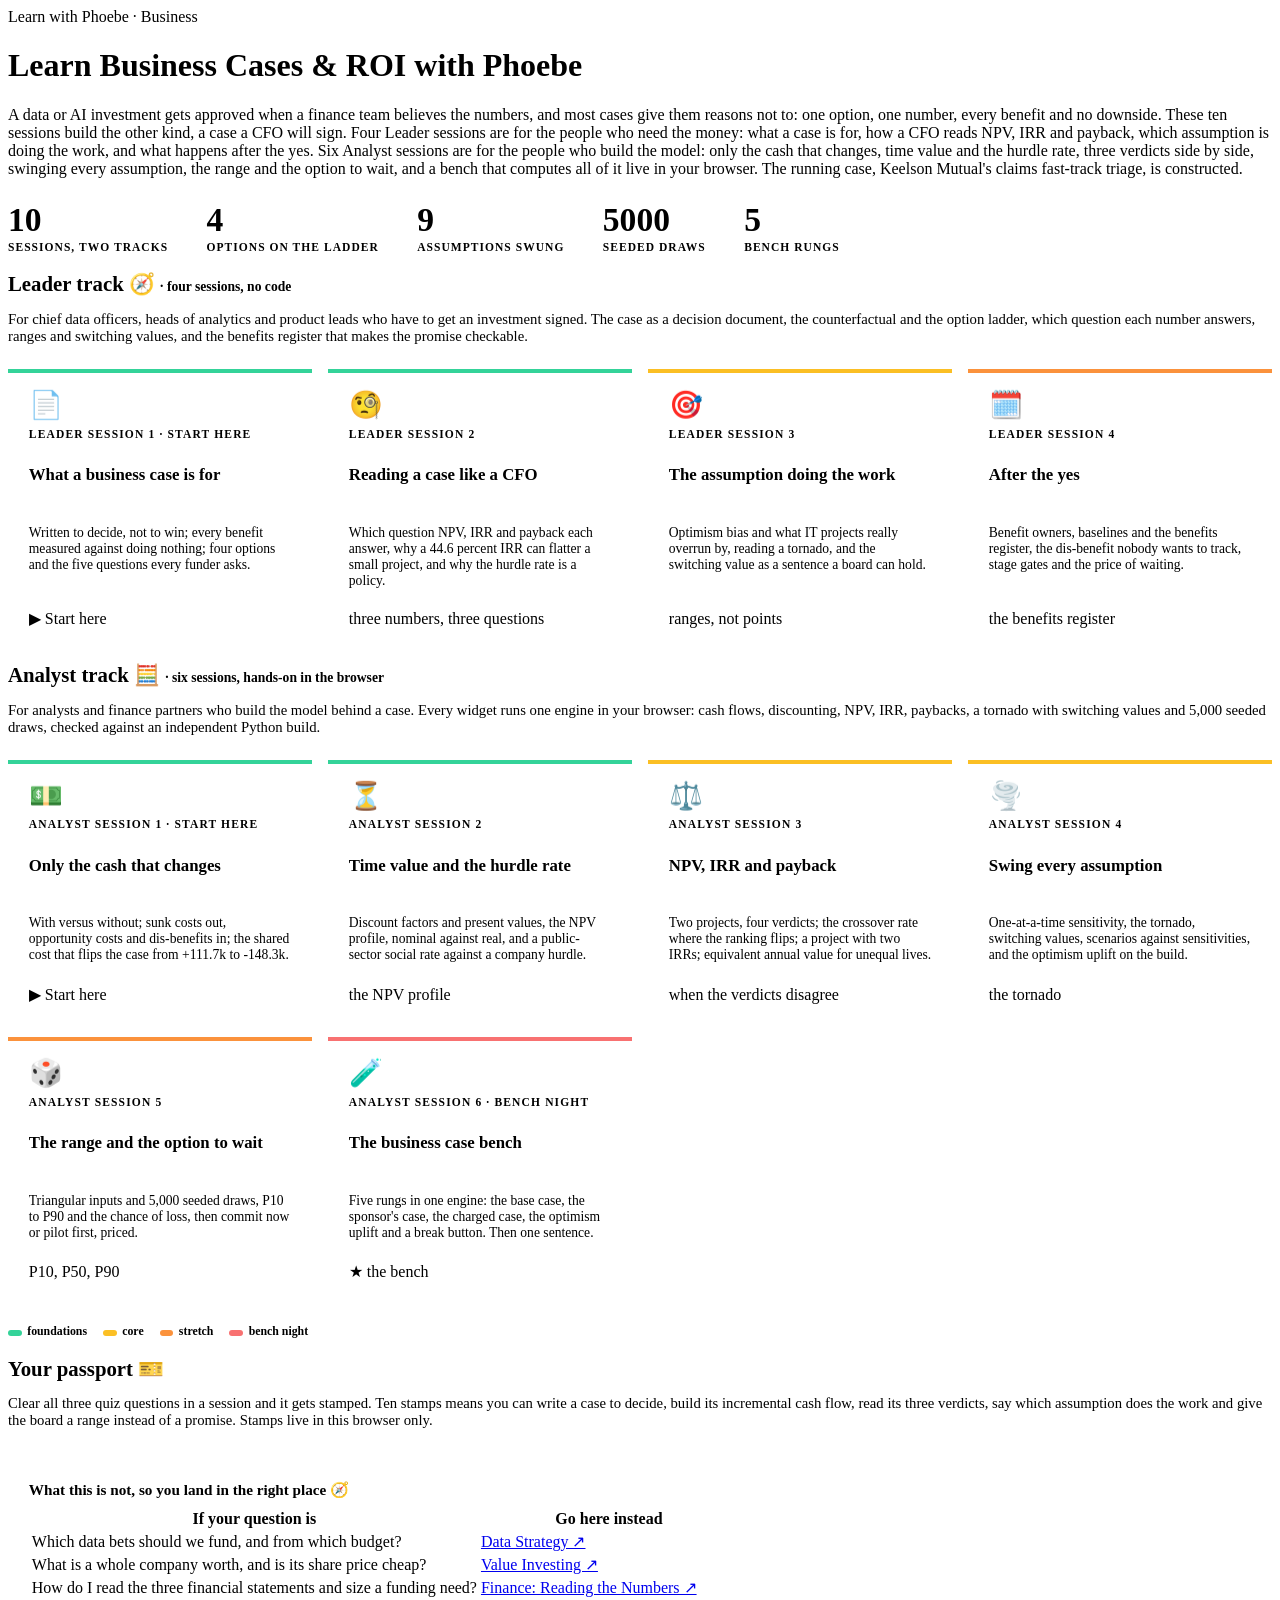
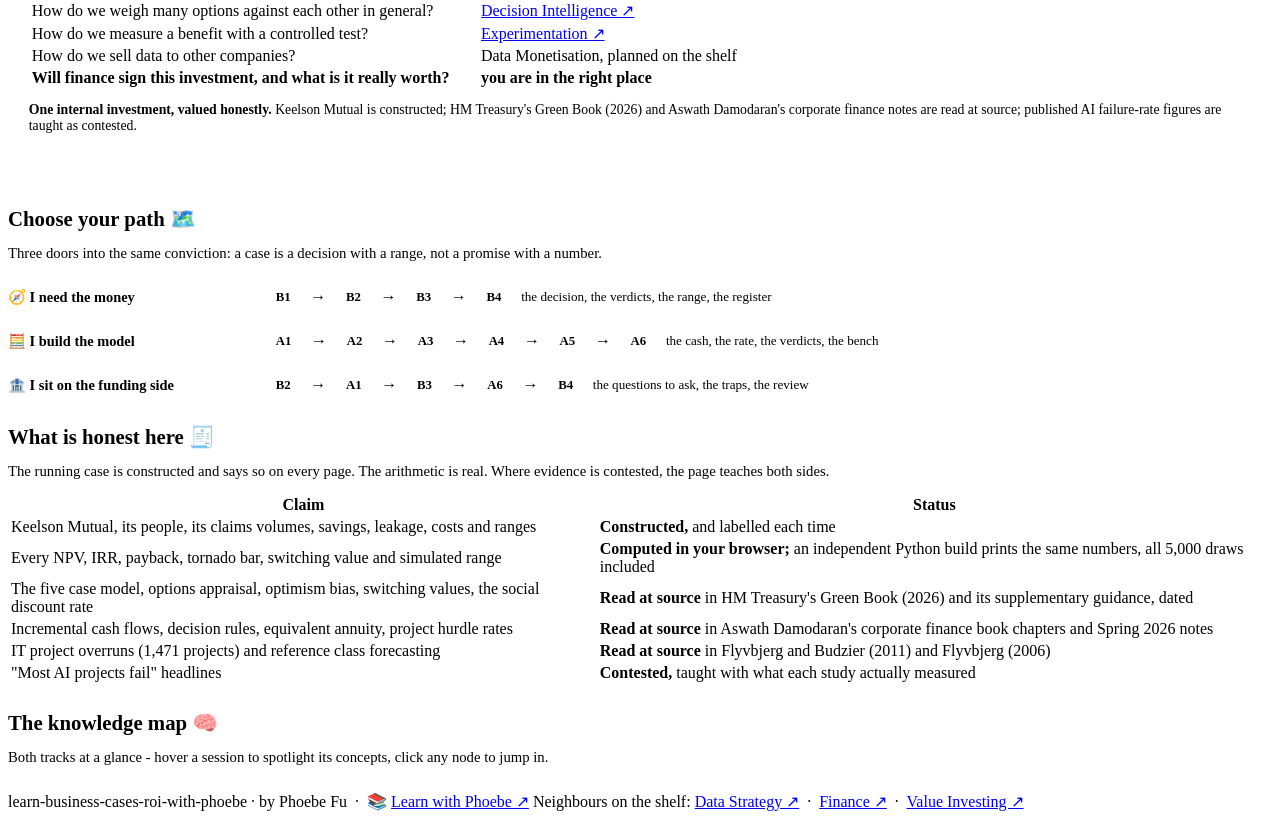
==== materials/index.template.html @ e1dd702b "Business Cases & ROI: Leader 4 + Analyst 6, Keelson Mutual CFT case, computed bench Ten sessions on " ====
<!DOCTYPE html>
<html lang="en">
<head>
<meta charset="UTF-8">
<meta name="viewport" content="width=device-width, initial-scale=1.0">
<!-- social:start -->
<meta name="description" content="Business cases and ROI for data and AI leaders and the analysts who model their investments. Four Leader sessions on what a case is for, reading a case like a CFO, the assumption doing the work and what happens after the yes; six Analyst sessions on incremental cash flows, discounting, NPV versus IRR versus payback, tornado and switching values, simulation and the option to wait, and a business case bench that computes everything in your browser. Free, by Phoebe Fu.">
<meta property="og:type" content="website">
<meta property="og:site_name" content="Learn with Phoebe">
<meta property="og:title" content="Learn Business Cases &amp; ROI with Phoebe">
<meta property="og:description" content="A case a finance team will sign: ranges not points, the assumption doing the work, payback and the option to wait, computed for real.">
<meta property="og:url" content="https://phoebefu6.github.io/learn-business-cases-roi-with-phoebe/">
<meta property="og:image" content="https://phoebefu6.github.io/learn-business-cases-roi-with-phoebe/assets/og-cover.png">
<meta property="og:image:width" content="1200">
<meta property="og:image:height" content="630">
<meta name="twitter:card" content="summary_large_image">
<meta name="twitter:title" content="Learn Business Cases &amp; ROI with Phoebe">
<meta name="twitter:description" content="Two tracks: the Leader makes the case; the Analyst builds the model behind it, live in the browser.">
<meta name="twitter:image" content="https://phoebefu6.github.io/learn-business-cases-roi-with-phoebe/assets/og-cover.png">
<!-- social:end -->
<title>Learn Business Cases &amp; ROI with Phoebe</title>
<link rel="stylesheet" href="assets/style.css?v=1">
<style>

  .stats-row { display: flex; gap: 2.4rem; margin-top: 1.5rem; flex-wrap: wrap; }
  .stat b { display: block; font-size: 2.1rem; font-weight: 800; line-height: 1.05; font-variant-numeric: tabular-nums; }
  .stat span { font-size: .72rem; opacity: 1; text-transform: uppercase; letter-spacing: .09em; font-weight: 600; }

  .course-grid { display: grid; grid-template-columns: repeat(auto-fit, minmax(17rem, 1fr)); gap: 1rem; margin-top: 1.5rem; }
  .course-card {
    border: 1px solid var(--hairline);
    border-top: 4px solid var(--diff, var(--indigo));
    border-radius: var(--radius);
    padding: 1.2rem 1.3rem 1.1rem;
    display: flex;
    flex-direction: column;
    gap: .5rem;
    text-decoration: none;
    color: var(--ink);
    background: #fff;
    transition: box-shadow .15s ease, border-color .15s ease, transform .15s ease;
    position: relative;
  }
  .course-card:hover { border-color: var(--indigo-soft); border-top-color: var(--diff, var(--indigo)); box-shadow: 0 8px 28px rgba(var(--shadow-rgb),.16); transform: translateY(-3px); }
  .course-card .cicon { font-size: 1.7rem; line-height: 1; }
  .course-card .cnum { font-size: .72rem; font-weight: 700; color: var(--indigo); text-transform: uppercase; letter-spacing: .1em; }
  .course-card h3 { font-size: 1.05rem; font-weight: 800; line-height: 1.3; }
  .course-card p { font-size: .85rem; color: var(--muted); flex: 1; }
  .course-card .meta { display: flex; gap: .4rem; flex-wrap: wrap; }

  .diff-legend { display: flex; gap: 1rem; margin-top: 1.6rem; font-size: .74rem; color: var(--muted); font-weight: 600; flex-wrap: wrap; }
  .diff-legend i { display: inline-block; width: .85rem; height: .35rem; border-radius: 999px; margin-right: .35rem; vertical-align: middle; }

  .paths { margin-top: 2.6rem; }
  .paths h2 { font-size: 1.3rem; font-weight: 800; margin-bottom: .3rem; }
  .paths .plede { color: var(--muted); font-size: .92rem; margin-bottom: .8rem; }
  .path { display: flex; gap: .55rem; align-items: center; padding: .75rem 0; border-bottom: .5px solid var(--hairline); flex-wrap: wrap; }
  .path:last-child { border-bottom: none; }
  .path b { min-width: 15.5rem; font-size: .9rem; }
  .path .pstep { background: var(--indigo-50); color: var(--indigo-deep); border-radius: 999px; padding: .16rem .68rem; font-weight: 700; font-size: .8rem; text-decoration: none; transition: all .12s ease; }
  .path .pstep:hover { background: var(--indigo); color: #fff; }
  .path .parr { color: var(--muted); font-weight: 700; }

  .mm-section { margin-top: 1.6rem; }
  .mm-section h2 { font-size: 1.3rem; font-weight: 800; margin-bottom: .2rem; }
  .mm-section .mm-lede { color: var(--muted); font-size: .92rem; margin-bottom: .4rem; }
  .mm-wrap { border: 1px solid var(--hairline); border-radius: var(--radius); background: linear-gradient(180deg,#fff,var(--indigo-50)); padding: .6rem; overflow-x: auto; }
  .mm-svg { width: 100%; height: auto; display: block; max-width: 60rem; margin: 0 auto; min-width: 34rem; }
  .mm-link { cursor: pointer; text-decoration: none; }
  .mm-node rect { transition: opacity .15s ease, filter .15s ease; }
  .mm-node text { pointer-events: none; }
  .mm-link:hover .mm-node rect { filter: brightness(1.06); }
  .mm-edge { transition: opacity .15s ease; }

  .not-this { border: 1px solid var(--hairline); border-left: 4px solid var(--clay); border-radius: var(--radius); background: #fff; padding: 1.1rem 1.3rem; margin-top: 1.2rem; }
  .not-this h3 { font-size: .95rem; font-weight: 800; margin-bottom: .5rem; }
</style>
</head>
<body>
<header class="masthead">
  <div class="wrap">
    <div class="eyebrow">Learn with Phoebe · Business</div>
    <h1>Learn <span class="accent">Business Cases &amp; ROI</span> with Phoebe</h1>
    <p class="sub">A data or AI investment gets approved when a finance team believes the numbers, and most cases give them reasons not to: one option, one number, every benefit and no downside. These ten sessions build the other kind, a case a CFO will sign. Four Leader sessions are for the people who need the money: what a case is for, how a CFO reads NPV, IRR and payback, which assumption is doing the work, and what happens after the yes. Six Analyst sessions are for the people who build the model: only the cash that changes, time value and the hurdle rate, three verdicts side by side, swinging every assumption, the range and the option to wait, and a bench that computes all of it live in your browser. The running case, Keelson Mutual's claims fast-track triage, is constructed.</p>
    <div class="stats-row">
      <div class="stat"><b data-count="10">10</b><span>sessions, two tracks</span></div>
      <div class="stat"><b data-count="4">4</b><span>options on the ladder</span></div>
      <div class="stat"><b data-count="9">9</b><span>assumptions swung</span></div>
      <div class="stat"><b data-count="5000">5000</b><span>seeded draws</span></div>
      <div class="stat"><b data-count="5">5</b><span>bench rungs</span></div>
    </div>
  </div>
</header>

<main class="wrap">

  <section class="section">
    <div class="paths" style="margin-top:0">
      <h2>Leader track 🧭 <span style="font-size:.85rem;font-weight:600;color:var(--muted)">· four sessions, no code</span></h2>
      <p class="plede">For chief data officers, heads of analytics and product leads who have to get an investment signed. The case as a decision document, the counterfactual and the option ladder, which question each number answers, ranges and switching values, and the benefits register that makes the promise checkable.</p>
    </div>
    <div class="course-grid">
      <a class="course-card" href="courses/b1-what-a-case-is-for.html" style="--diff:#34D399"><span class="cicon">📄</span><span class="cnum">Leader session 1 · start here</span><h3>What a business case is for</h3><p>Written to decide, not to win; every benefit measured against doing nothing; four options and the five questions every funder asks.</p><span class="meta"><span class="pill amber">▶ Start here</span></span></a>
      <a class="course-card" href="courses/b2-reading-a-case-like-a-cfo.html" style="--diff:#34D399"><span class="cicon">🧐</span><span class="cnum">Leader session 2</span><h3>Reading a case like a CFO</h3><p>Which question NPV, IRR and payback each answer, why a 44.6 percent IRR can flatter a small project, and why the hurdle rate is a policy.</p><span class="meta"><span class="pill">three numbers, three questions</span></span></a>
      <a class="course-card" href="courses/b3-the-assumption-doing-the-work.html" style="--diff:#FBBF24"><span class="cicon">🎯</span><span class="cnum">Leader session 3</span><h3>The assumption doing the work</h3><p>Optimism bias and what IT projects really overrun by, reading a tornado, and the switching value as a sentence a board can hold.</p><span class="meta"><span class="pill">ranges, not points</span></span></a>
      <a class="course-card" href="courses/b4-after-the-yes.html" style="--diff:#FB923C"><span class="cicon">🗓️</span><span class="cnum">Leader session 4</span><h3>After the yes</h3><p>Benefit owners, baselines and the benefits register, the dis-benefit nobody wants to track, stage gates and the price of waiting.</p><span class="meta"><span class="pill">the benefits register</span></span></a>
    </div>
  </section>

  <section class="section">
    <div class="paths" style="margin-top:0">
      <h2>Analyst track 🧮 <span style="font-size:.85rem;font-weight:600;color:var(--muted)">· six sessions, hands-on in the browser</span></h2>
      <p class="plede">For analysts and finance partners who build the model behind a case. Every widget runs one engine in your browser: cash flows, discounting, NPV, IRR, paybacks, a tornado with switching values and 5,000 seeded draws, checked against an independent Python build.</p>
    </div>
    <div class="course-grid">
      <a class="course-card" href="courses/a1-only-the-cash-that-changes.html" style="--diff:#34D399"><span class="cicon">💵</span><span class="cnum">Analyst session 1 · start here</span><h3>Only the cash that changes</h3><p>With versus without; sunk costs out, opportunity costs and dis-benefits in; the shared cost that flips the case from +111.7k to -148.3k.</p><span class="meta"><span class="pill amber">▶ Start here</span></span></a>
      <a class="course-card" href="courses/a2-time-value-and-the-hurdle-rate.html" style="--diff:#34D399"><span class="cicon">⏳</span><span class="cnum">Analyst session 2</span><h3>Time value and the hurdle rate</h3><p>Discount factors and present values, the NPV profile, nominal against real, and a public-sector social rate against a company hurdle.</p><span class="meta"><span class="pill">the NPV profile</span></span></a>
      <a class="course-card" href="courses/a3-npv-irr-and-payback.html" style="--diff:#FBBF24"><span class="cicon">⚖️</span><span class="cnum">Analyst session 3</span><h3>NPV, IRR and payback</h3><p>Two projects, four verdicts; the crossover rate where the ranking flips; a project with two IRRs; equivalent annual value for unequal lives.</p><span class="meta"><span class="pill">when the verdicts disagree</span></span></a>
      <a class="course-card" href="courses/a4-swing-every-assumption.html" style="--diff:#FBBF24"><span class="cicon">🌪️</span><span class="cnum">Analyst session 4</span><h3>Swing every assumption</h3><p>One-at-a-time sensitivity, the tornado, switching values, scenarios against sensitivities, and the optimism uplift on the build.</p><span class="meta"><span class="pill">the tornado</span></span></a>
      <a class="course-card" href="courses/a5-the-range-and-the-option-to-wait.html" style="--diff:#FB923C"><span class="cicon">🎲</span><span class="cnum">Analyst session 5</span><h3>The range and the option to wait</h3><p>Triangular inputs and 5,000 seeded draws, P10 to P90 and the chance of loss, then commit now or pilot first, priced.</p><span class="meta"><span class="pill">P10, P50, P90</span></span></a>
      <a class="course-card" href="courses/a6-the-business-case-bench.html" style="--diff:#F87171"><span class="cicon">🧪</span><span class="cnum">Analyst session 6 · bench night</span><h3>The business case bench</h3><p>Five rungs in one engine: the base case, the sponsor's case, the charged case, the optimism uplift and a break button. Then one sentence.</p><span class="meta"><span class="pill amber">★ the bench</span></span></a>
    </div>
    <div class="diff-legend">
      <span><i style="background:#34D399"></i>foundations</span>
      <span><i style="background:#FBBF24"></i>core</span>
      <span><i style="background:#FB923C"></i>stretch</span>
      <span><i style="background:#F87171"></i>bench night</span>
    </div>
  </section>

  <section class="section">
    <div class="paths" style="margin-top:0">
      <h2>Your passport 🎫</h2>
      <p class="plede">Clear all three quiz questions in a session and it gets stamped. Ten stamps means you can write a case to decide, build its incremental cash flow, read its three verdicts, say which assumption does the work and give the board a range instead of a promise. Stamps live in this browser only.</p>
    </div>
    <div class="pp-strip"></div>
  </section>

  <section class="section">
    <div class="not-this">
      <h3>What this is not, so you land in the right place 🧭</h3>
      <table class="clean">
        <tr><th>If your question is</th><th>Go here instead</th></tr>
        <tr><td>Which data bets should we fund, and from which budget?</td><td><a href="https://phoebefu6.github.io/learn-data-strategy-with-phoebe/">Data Strategy ↗</a></td></tr>
        <tr><td>What is a whole company worth, and is its share price cheap?</td><td><a href="https://phoebefu6.github.io/learn-value-investing-with-phoebe/">Value Investing ↗</a></td></tr>
        <tr><td>How do I read the three financial statements and size a funding need?</td><td><a href="https://phoebefu6.github.io/learn-finance-with-phoebe/">Finance: Reading the Numbers ↗</a></td></tr>
        <tr><td>How do we weigh many options against each other in general?</td><td><a href="https://phoebefu6.github.io/learn-decision-intelligence-with-phoebe/">Decision Intelligence ↗</a></td></tr>
        <tr><td>How do we measure a benefit with a controlled test?</td><td><a href="https://phoebefu6.github.io/learn-experimentation-with-phoebe/">Experimentation ↗</a></td></tr>
        <tr><td>How do we sell data to other companies?</td><td>Data Monetisation, planned on the shelf</td></tr>
        <tr><td><strong>Will finance sign this investment, and what is it really worth?</strong></td><td><strong>you are in the right place</strong></td></tr>
      </table>
      <p style="margin-top:.7rem;font-size:.86rem;color:var(--muted)"><strong>One internal investment, valued honestly.</strong> Keelson Mutual is constructed; HM Treasury's Green Book (2026) and Aswath Damodaran's corporate finance notes are read at source; published AI failure-rate figures are taught as contested.</p>
    </div>
  </section>

  <section class="section">
    <div class="paths">
      <h2>Choose your path 🗺️</h2>
      <p class="plede">Three doors into the same conviction: a case is a decision with a range, not a promise with a number.</p>
      <div class="path"><b>🧭 I need the money</b>
        <a class="pstep" href="courses/b1-what-a-case-is-for.html">B1</a><span class="parr">→</span><a class="pstep" href="courses/b2-reading-a-case-like-a-cfo.html">B2</a><span class="parr">→</span><a class="pstep" href="courses/b3-the-assumption-doing-the-work.html">B3</a><span class="parr">→</span><a class="pstep" href="courses/b4-after-the-yes.html">B4</a>
        <span style="font-size:.82rem;color:var(--muted)">the decision, the verdicts, the range, the register</span>
      </div>
      <div class="path"><b>🧮 I build the model</b>
        <a class="pstep" href="courses/a1-only-the-cash-that-changes.html">A1</a><span class="parr">→</span><a class="pstep" href="courses/a2-time-value-and-the-hurdle-rate.html">A2</a><span class="parr">→</span><a class="pstep" href="courses/a3-npv-irr-and-payback.html">A3</a><span class="parr">→</span><a class="pstep" href="courses/a4-swing-every-assumption.html">A4</a><span class="parr">→</span><a class="pstep" href="courses/a5-the-range-and-the-option-to-wait.html">A5</a><span class="parr">→</span><a class="pstep" href="courses/a6-the-business-case-bench.html">A6</a>
        <span style="font-size:.82rem;color:var(--muted)">the cash, the rate, the verdicts, the bench</span>
      </div>
      <div class="path"><b>🏦 I sit on the funding side</b>
        <a class="pstep" href="courses/b2-reading-a-case-like-a-cfo.html">B2</a><span class="parr">→</span><a class="pstep" href="courses/a1-only-the-cash-that-changes.html">A1</a><span class="parr">→</span><a class="pstep" href="courses/b3-the-assumption-doing-the-work.html">B3</a><span class="parr">→</span><a class="pstep" href="courses/a6-the-business-case-bench.html">A6</a><span class="parr">→</span><a class="pstep" href="courses/b4-after-the-yes.html">B4</a>
        <span style="font-size:.82rem;color:var(--muted)">the questions to ask, the traps, the review</span>
      </div>
    </div>
  </section>

  <section class="section">
    <div class="paths" style="margin-top:0">
      <h2>What is honest here 🧾</h2>
      <p class="plede">The running case is constructed and says so on every page. The arithmetic is real. Where evidence is contested, the page teaches both sides.</p>
    </div>
    <table class="clean">
      <tr><th>Claim</th><th>Status</th></tr>
      <tr><td>Keelson Mutual, its people, its claims volumes, savings, leakage, costs and ranges</td><td><strong>Constructed,</strong> and labelled each time</td></tr>
      <tr><td>Every NPV, IRR, payback, tornado bar, switching value and simulated range</td><td><strong>Computed in your browser;</strong> an independent Python build prints the same numbers, all 5,000 draws included</td></tr>
      <tr><td>The five case model, options appraisal, optimism bias, switching values, the social discount rate</td><td><strong>Read at source</strong> in HM Treasury's Green Book (2026) and its supplementary guidance, dated</td></tr>
      <tr><td>Incremental cash flows, decision rules, equivalent annuity, project hurdle rates</td><td><strong>Read at source</strong> in Aswath Damodaran's corporate finance book chapters and Spring 2026 notes</td></tr>
      <tr><td>IT project overruns (1,471 projects) and reference class forecasting</td><td><strong>Read at source</strong> in Flyvbjerg and Budzier (2011) and Flyvbjerg (2006)</td></tr>
      <tr><td>"Most AI projects fail" headlines</td><td><strong>Contested,</strong> taught with what each study actually measured</td></tr>
    </table>
  </section>

  <section class="section mm-section">
    <h2>The knowledge map 🧠</h2>
    <p class="mm-lede">Both tracks at a glance - hover a session to spotlight its concepts, click any node to jump in.</p>
    <div class="mm-wrap"><div id="mindmap"></div></div>
  </section>

  <footer class="pagefoot">
    <span>learn-business-cases-roi-with-phoebe · by Phoebe Fu &nbsp;·&nbsp; 📚 <a href="https://phoebefu6.github.io/learn-with-phoebe/">Learn with Phoebe ↗</a></span>
    <span>Neighbours on the shelf: <a href="https://phoebefu6.github.io/learn-data-strategy-with-phoebe/">Data Strategy ↗</a> &nbsp;·&nbsp; <a href="https://phoebefu6.github.io/learn-finance-with-phoebe/">Finance ↗</a> &nbsp;·&nbsp; <a href="https://phoebefu6.github.io/learn-value-investing-with-phoebe/">Value Investing ↗</a></span>
  </footer>

</main>

<script>
/*MINDMAP*/
</script>
<script src="assets/mindmap.js?v=1"></script>
<script src="assets/app.js?v=1"></script>
</body>
</html>
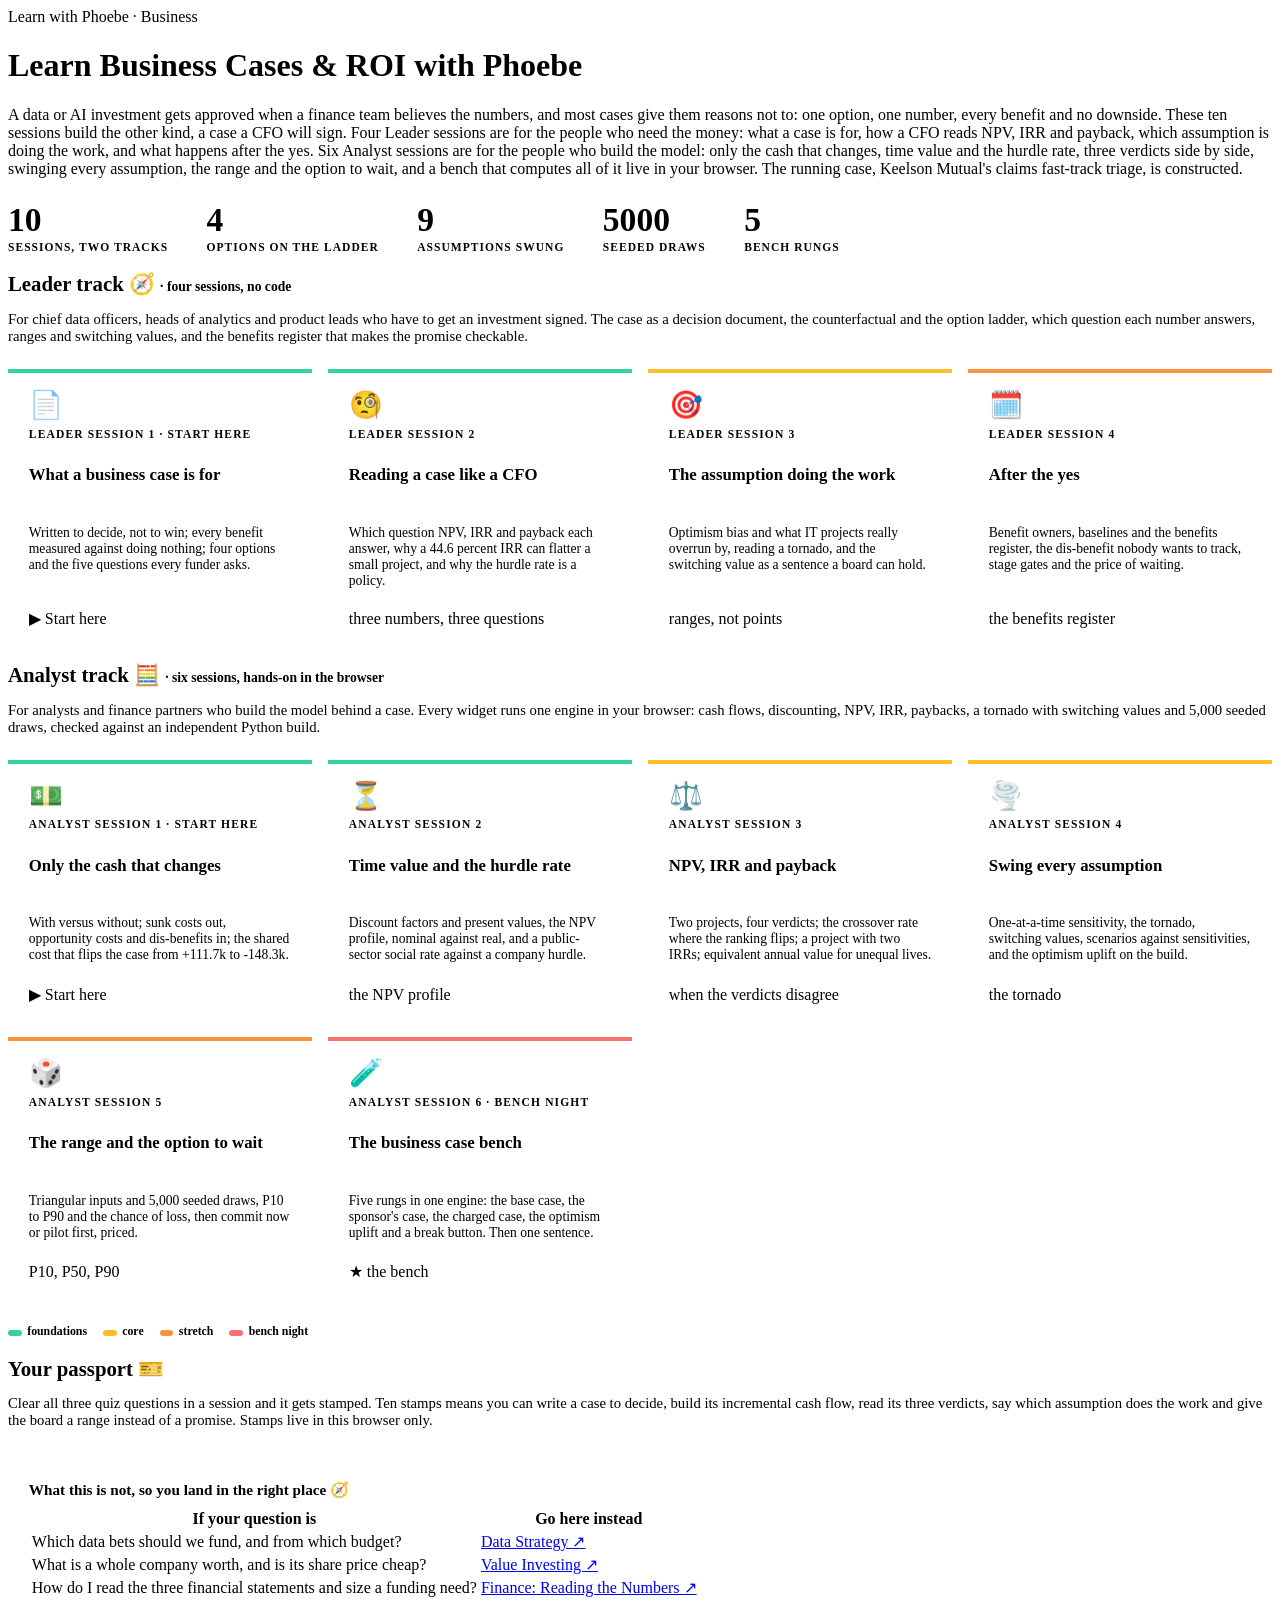
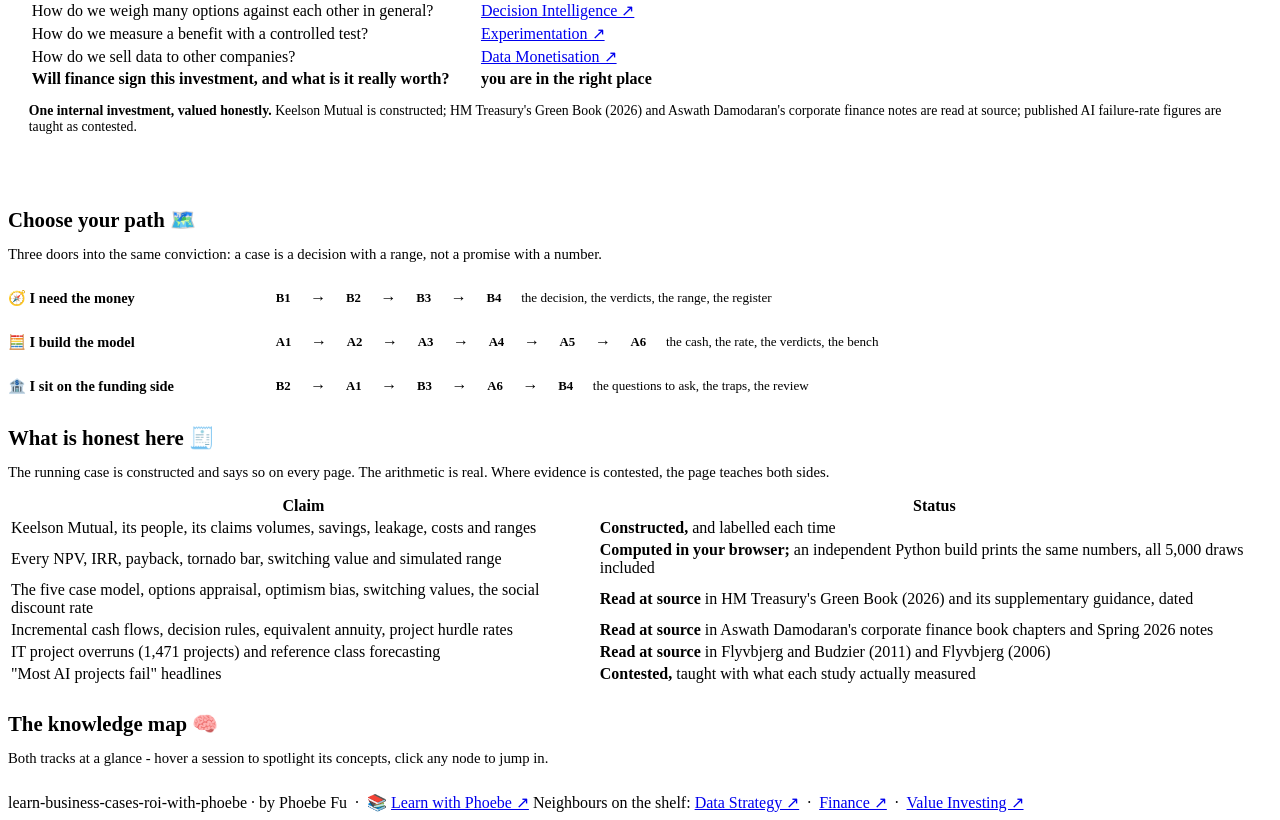
==== commit 396a8e77: "Link Data Monetisation now that it is live Co-Authored-By: Claude Opus 5.5 <noreply@anthropic.com>" ====
--- a/materials/index.template.html
+++ b/materials/index.template.html
@@ -146,7 +146,7 @@
         <tr><td>How do I read the three financial statements and size a funding need?</td><td><a href="https://phoebefu6.github.io/learn-finance-with-phoebe/">Finance: Reading the Numbers ↗</a></td></tr>
         <tr><td>How do we weigh many options against each other in general?</td><td><a href="https://phoebefu6.github.io/learn-decision-intelligence-with-phoebe/">Decision Intelligence ↗</a></td></tr>
         <tr><td>How do we measure a benefit with a controlled test?</td><td><a href="https://phoebefu6.github.io/learn-experimentation-with-phoebe/">Experimentation ↗</a></td></tr>
-        <tr><td>How do we sell data to other companies?</td><td>Data Monetisation, planned on the shelf</td></tr>
+        <tr><td>How do we sell data to other companies?</td><td><a href="https://phoebefu6.github.io/learn-data-monetisation-with-phoebe/">Data Monetisation ↗</a></td></tr>
         <tr><td><strong>Will finance sign this investment, and what is it really worth?</strong></td><td><strong>you are in the right place</strong></td></tr>
       </table>
       <p style="margin-top:.7rem;font-size:.86rem;color:var(--muted)"><strong>One internal investment, valued honestly.</strong> Keelson Mutual is constructed; HM Treasury's Green Book (2026) and Aswath Damodaran's corporate finance notes are read at source; published AI failure-rate figures are taught as contested.</p>
